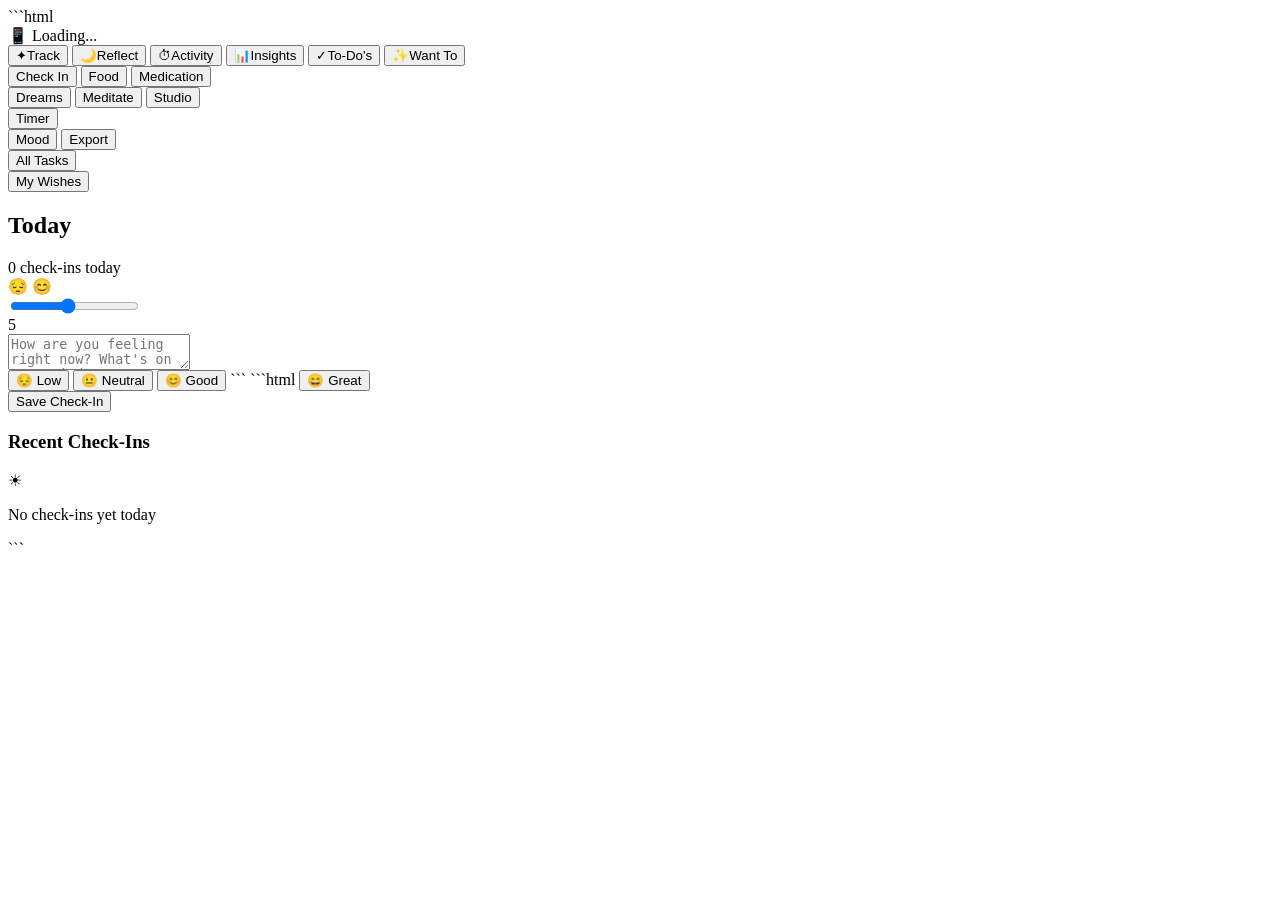
==== Index.html @ 044fc046 "Create Index.html" ====
```html
<!DOCTYPE html>
<html lang="en">
<head>
  <meta charset="UTF-8">
  <meta name="viewport" content="width=device-width, initial-scale=1.0, viewport-fit=cover, user-scalable=no">
  <meta name="apple-mobile-web-app-capable" content="yes">
  <meta name="apple-mobile-web-app-status-bar-style" content="black-translucent">
  <meta name="theme-color" content="#0d0d14">
  <title>Innerscape</title>
  <link rel="stylesheet" href="styles.css">
</head>
<body>
  <div id="app">
    <!-- Sync Status Indicator -->
    <div id="sync-status" class="sync-status">📱 Loading...</div>
    
    <!-- Nav -->
    <nav id="nav">
      <button class="nav-btn active" data-group="track">
        <span class="nav-icon">✦</span><span class="nav-label">Track</span>
      </button>
      <button class="nav-btn" data-group="reflect">
        <span class="nav-icon">🌙</span><span class="nav-label">Reflect</span>
      </button>
      <button class="nav-btn" data-group="activity">
        <span class="nav-icon">⏱</span><span class="nav-label">Activity</span>
      </button>
      <button class="nav-btn" data-group="insights">
        <span class="nav-icon">📊</span><span class="nav-label">Insights</span>
      </button>
      <button class="nav-btn" data-group="todos">
        <span class="nav-icon">✓</span><span class="nav-label">To-Do's</span>
      </button>
      <button class="nav-btn" data-group="wishlist">
        <span class="nav-icon">✨</span><span class="nav-label">Want To</span>
      </button>
    </nav>

    <!-- Sub-navigation -->
    <div id="sub-nav" class="sub-nav">
      <div class="sub-nav-group active" data-group="track">
        <button class="sub-nav-btn active" data-view="checkin">Check In</button>
        <button class="sub-nav-btn" data-view="food">Food</button>
        <button class="sub-nav-btn" data-view="medication">Medication</button>
      </div>
      <div class="sub-nav-group" data-group="reflect">
        <button class="sub-nav-btn" data-view="dreams">Dreams</button>
        <button class="sub-nav-btn" data-view="meditate">Meditate</button>
        <button class="sub-nav-btn" data-view="studio">Studio</button>
      </div>
      <div class="sub-nav-group" data-group="activity">
        <button class="sub-nav-btn" data-view="timer">Timer</button>
      </div>
      <div class="sub-nav-group" data-group="insights">
        <button class="sub-nav-btn" data-view="mood">Mood</button>
        <button class="sub-nav-btn" data-view="export">Export</button>
      </div>
      <div class="sub-nav-group" data-group="todos">
        <button class="sub-nav-btn" data-view="todos">All Tasks</button>
      </div>
      <div class="sub-nav-group" data-group="wishlist">
        <button class="sub-nav-btn" data-view="wishlist">My Wishes</button>
      </div>
    </div>

    <!-- Main Content -->
    <main id="main">

    <!-- ======= Check-In View ======= -->
    <section id="view-checkin" class="view active">
      <div class="checkin-header">
        <h1 id="checkin-date">Today</h1>
        <div class="checkin-summary">
          <span id="checkin-count">0 check-ins today</span>
        </div>
      </div>

      <div class="mood-slider-container">
        <div class="mood-labels">
          <span class="mood-label-left">😔</span>
          <span class="mood-label-right">😊</span>
        </div>
        <input type="range" id="mood-slider" class="mood-slider" min="1" max="10" value="5">
        <div class="mood-value" id="mood-display">5</div>
      </div>

      <textarea id="mood-note" class="mood-note" placeholder="How are you feeling right now? What's on your mind?"></textarea>

      <div class="quick-moods">
        <button class="quick-mood-btn" data-mood="3" data-note="Feeling low today">😔 Low</button>
        <button class="quick-mood-btn" data-mood="5" data-note="Just checking in">😐 Neutral</button>
        <button class="quick-mood-btn" data-mood="8" data-note="Feeling good today!">😊 Good</button>
```
        ```html
       <button class="quick-mood-btn" data-mood="9" data-note="Great day so far!">😄 Great</button>
      </div>

      <button id="save-checkin" class="save-btn">Save Check-In</button>

      <div class="recent-checkins">
        <h3>Recent Check-Ins</h3>
        <div id="checkins-list" class="checkins-list"></div>
        <div id="checkins-empty" class="empty-state">
          <span class="empty-icon">☀</span>
          <p>No check-ins yet today</p>
        </div>
      </div>
    </section>

    </main>
  </div>

  <script src="app.js"></script>
</body>
</html>
```
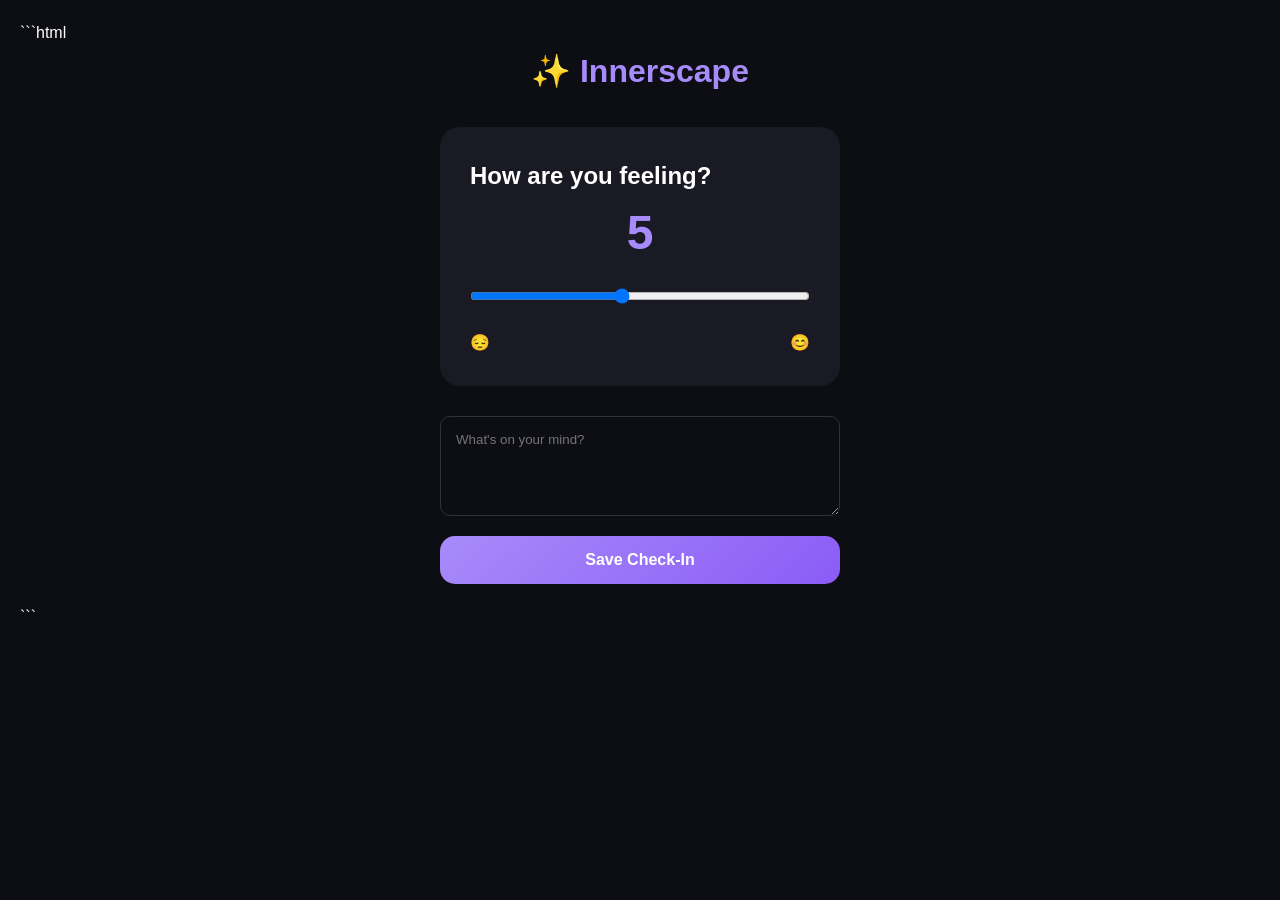
==== commit de6876ca: "Create Index.html" ====
--- a/Index.html
+++ b/Index.html
@@ -3,115 +3,108 @@
 <html lang="en">
 <head>
   <meta charset="UTF-8">
-  <meta name="viewport" content="width=device-width, initial-scale=1.0, viewport-fit=cover, user-scalable=no">
-  <meta name="apple-mobile-web-app-capable" content="yes">
-  <meta name="apple-mobile-web-app-status-bar-style" content="black-translucent">
-  <meta name="theme-color" content="#0d0d14">
-  <title>Innerscape</title>
-  <link rel="stylesheet" href="styles.css">
+  <meta name="viewport" content="width=device-width, initial-scale=1.0">
+  <title>Innerscape - Mood Tracker</title>
+  <style>
+    * { margin: 0; padding: 0; box-sizing: border-box; }
+    body { 
+      font-family: -apple-system, BlinkMacSystemFont, sans-serif; 
+      background: #0d0d14; 
+      color: white; 
+      padding: 20px; 
+      line-height: 1.6;
+    }
+    .container { max-width: 400px; margin: 0 auto; }
+    h1 { text-align: center; margin-bottom: 30px; color: #a78bfa; }
+    .mood-section { 
+      background: #1a1a24; 
+      padding: 30px; 
+      border-radius: 20px; 
+      margin-bottom: 30px; 
+    }
+    .slider { width: 100%; margin: 20px 0; }
+    input[type="range"] { 
+      width: 100%; 
+      height: 8px; 
+      background: #333; 
+      border-radius: 5px; 
+      outline: none; 
+    }
+    .mood-value { 
+      text-align: center; 
+      font-size: 48px; 
+      color: #a78bfa; 
+      font-weight: bold; 
+    }
+    textarea { 
+      width: 100%; 
+      padding: 15px; 
+      border-radius: 10px; 
+      border: 1px solid #333; 
+      background: #0d0d14; 
+      color: white; 
+      font-family: inherit; 
+      resize: vertical; 
+      min-height: 100px; 
+    }
+    button { 
+      width: 100%; 
+      padding: 15px; 
+      background: linear-gradient(135deg, #a78bfa, #8b5cf6); 
+      border: none; 
+      border-radius: 15px; 
+      color: white; 
+      font-size: 16px; 
+      font-weight: 600; 
+      cursor: pointer; 
+      margin-top: 20px; 
+    }
+    button:active { transform: scale(0.98); }
+    .status { text-align: center; margin-top: 20px; color: #10b981; }
+  </style>
 </head>
 <body>
-  <div id="app">
-    <!-- Sync Status Indicator -->
-    <div id="sync-status" class="sync-status">📱 Loading...</div>
+  <div class="container">
+    <h1>✨ Innerscape</h1>
     
-    <!-- Nav -->
-    <nav id="nav">
-      <button class="nav-btn active" data-group="track">
-        <span class="nav-icon">✦</span><span class="nav-label">Track</span>
-      </button>
-      <button class="nav-btn" data-group="reflect">
-        <span class="nav-icon">🌙</span><span class="nav-label">Reflect</span>
-      </button>
-      <button class="nav-btn" data-group="activity">
-        <span class="nav-icon">⏱</span><span class="nav-label">Activity</span>
-      </button>
-      <button class="nav-btn" data-group="insights">
-        <span class="nav-icon">📊</span><span class="nav-label">Insights</span>
-      </button>
-      <button class="nav-btn" data-group="todos">
-        <span class="nav-icon">✓</span><span class="nav-label">To-Do's</span>
-      </button>
-      <button class="nav-btn" data-group="wishlist">
-        <span class="nav-icon">✨</span><span class="nav-label">Want To</span>
-      </button>
-    </nav>
-
-    <!-- Sub-navigation -->
-    <div id="sub-nav" class="sub-nav">
-      <div class="sub-nav-group active" data-group="track">
-        <button class="sub-nav-btn active" data-view="checkin">Check In</button>
-        <button class="sub-nav-btn" data-view="food">Food</button>
-        <button class="sub-nav-btn" data-view="medication">Medication</button>
-      </div>
-      <div class="sub-nav-group" data-group="reflect">
-        <button class="sub-nav-btn" data-view="dreams">Dreams</button>
-        <button class="sub-nav-btn" data-view="meditate">Meditate</button>
-        <button class="sub-nav-btn" data-view="studio">Studio</button>
-      </div>
-      <div class="sub-nav-group" data-group="activity">
-        <button class="sub-nav-btn" data-view="timer">Timer</button>
-      </div>
-      <div class="sub-nav-group" data-group="insights">
-        <button class="sub-nav-btn" data-view="mood">Mood</button>
-        <button class="sub-nav-btn" data-view="export">Export</button>
-      </div>
-      <div class="sub-nav-group" data-group="todos">
-        <button class="sub-nav-btn" data-view="todos">All Tasks</button>
-      </div>
-      <div class="sub-nav-group" data-group="wishlist">
-        <button class="sub-nav-btn" data-view="wishlist">My Wishes</button>
+    <div class="mood-section">
+      <h2>How are you feeling?</h2>
+      <div class="mood-value" id="moodDisplay">5</div>
+      <input type="range" id="moodSlider" class="slider" min="1" max="10" value="5">
+      <div style="display: flex; justify-content: space-between; margin-top: 10px;">
+        <span>😔</span>
+        <span>😊</span>
       </div>
     </div>
-
-    <!-- Main Content -->
-    <main id="main">
-
-    <!-- ======= Check-In View ======= -->
-    <section id="view-checkin" class="view active">
-      <div class="checkin-header">
-        <h1 id="checkin-date">Today</h1>
-        <div class="checkin-summary">
-          <span id="checkin-count">0 check-ins today</span>
-        </div>
-      </div>
-
-      <div class="mood-slider-container">
-        <div class="mood-labels">
-          <span class="mood-label-left">😔</span>
-          <span class="mood-label-right">😊</span>
-        </div>
-        <input type="range" id="mood-slider" class="mood-slider" min="1" max="10" value="5">
-        <div class="mood-value" id="mood-display">5</div>
-      </div>
-
-      <textarea id="mood-note" class="mood-note" placeholder="How are you feeling right now? What's on your mind?"></textarea>
-
-      <div class="quick-moods">
-        <button class="quick-mood-btn" data-mood="3" data-note="Feeling low today">😔 Low</button>
-        <button class="quick-mood-btn" data-mood="5" data-note="Just checking in">😐 Neutral</button>
-        <button class="quick-mood-btn" data-mood="8" data-note="Feeling good today!">😊 Good</button>
-```
-        ```html
-       <button class="quick-mood-btn" data-mood="9" data-note="Great day so far!">😄 Great</button>
-      </div>
-
-      <button id="save-checkin" class="save-btn">Save Check-In</button>
-
-      <div class="recent-checkins">
-        <h3>Recent Check-Ins</h3>
-        <div id="checkins-list" class="checkins-list"></div>
-        <div id="checkins-empty" class="empty-state">
-          <span class="empty-icon">☀</span>
-          <p>No check-ins yet today</p>
-        </div>
-      </div>
-    </section>
-
-    </main>
+    
+    <textarea id="note" placeholder="What's on your mind?"></textarea>
+    
+    <button onclick="saveEntry()">Save Check-In</button>
+    
+    <div class="status" id="status"></div>
   </div>
 
-  <script src="app.js"></script>
+  <script>
+    const slider = document.getElementById('moodSlider');
+    const display = document.getElementById('moodDisplay');
+    
+    slider.addEventListener('input', function() {
+      display.textContent = this.value;
+    });
+    
+    function saveEntry() {
+      const mood = slider.value;
+      const note = document.getElementById('note').value;
+      const status = document.getElementById('status');
+      
+      status.textContent = `✅ Saved! Mood: ${mood}/10`;
+      document.getElementById('note').value = '';
+      
+      setTimeout(() => {
+        status.textContent = '';
+      }, 3000);
+    }
+  </script>
 </body>
 </html>
 ```
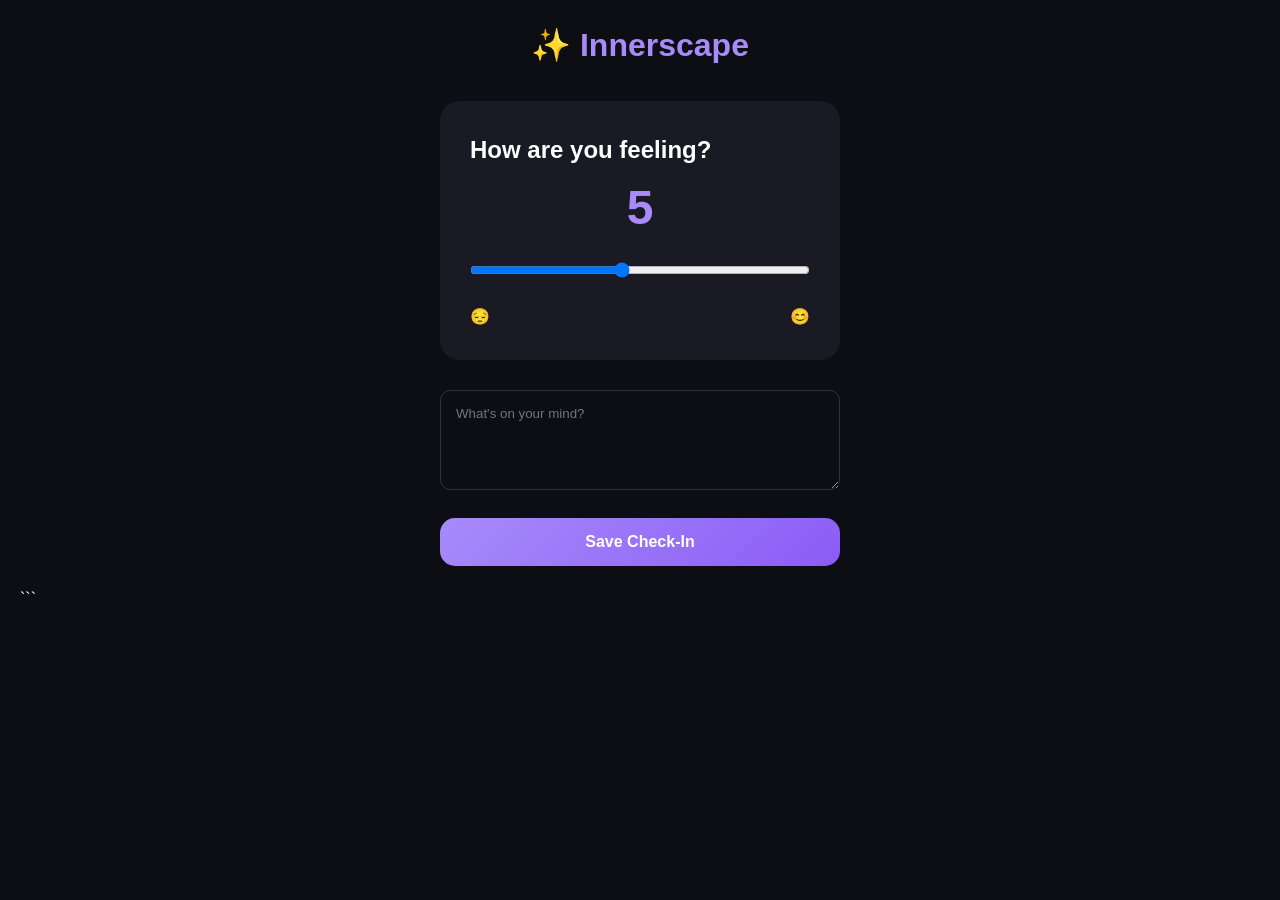
==== commit e812ae1b: "Update Index.html" ====
--- a/Index.html
+++ b/Index.html
@@ -1,4 +1,3 @@
-```html
 <!DOCTYPE html>
 <html lang="en">
 <head>
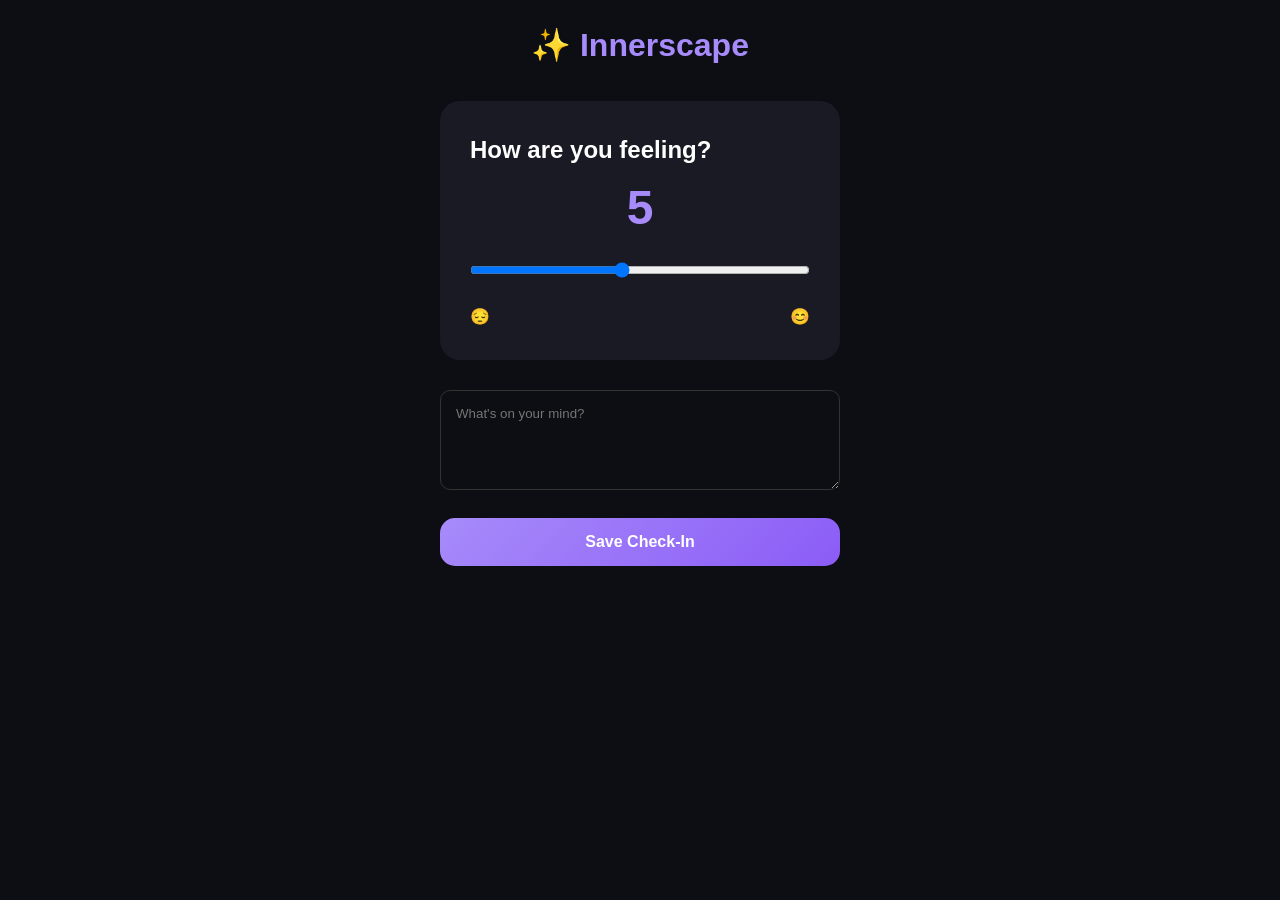
==== commit 7c897784: "Create Index.html" ====
--- a/Index.html
+++ b/Index.html
@@ -65,7 +65,6 @@
 <body>
   <div class="container">
     <h1>✨ Innerscape</h1>
-    
     <div class="mood-section">
       <h2>How are you feeling?</h2>
       <div class="mood-value" id="moodDisplay">5</div>
@@ -75,35 +74,24 @@
         <span>😊</span>
       </div>
     </div>
-    
     <textarea id="note" placeholder="What's on your mind?"></textarea>
-    
     <button onclick="saveEntry()">Save Check-In</button>
-    
     <div class="status" id="status"></div>
   </div>
-
   <script>
     const slider = document.getElementById('moodSlider');
     const display = document.getElementById('moodDisplay');
-    
     slider.addEventListener('input', function() {
       display.textContent = this.value;
     });
-    
     function saveEntry() {
       const mood = slider.value;
       const note = document.getElementById('note').value;
       const status = document.getElementById('status');
-      
-      status.textContent = `✅ Saved! Mood: ${mood}/10`;
+      status.textContent = '✅ Saved! Mood: ' + mood + '/10';
       document.getElementById('note').value = '';
-      
-      setTimeout(() => {
-        status.textContent = '';
-      }, 3000);
+      setTimeout(function() { status.textContent = ''; }, 3000);
     }
   </script>
 </body>
 </html>
-```
